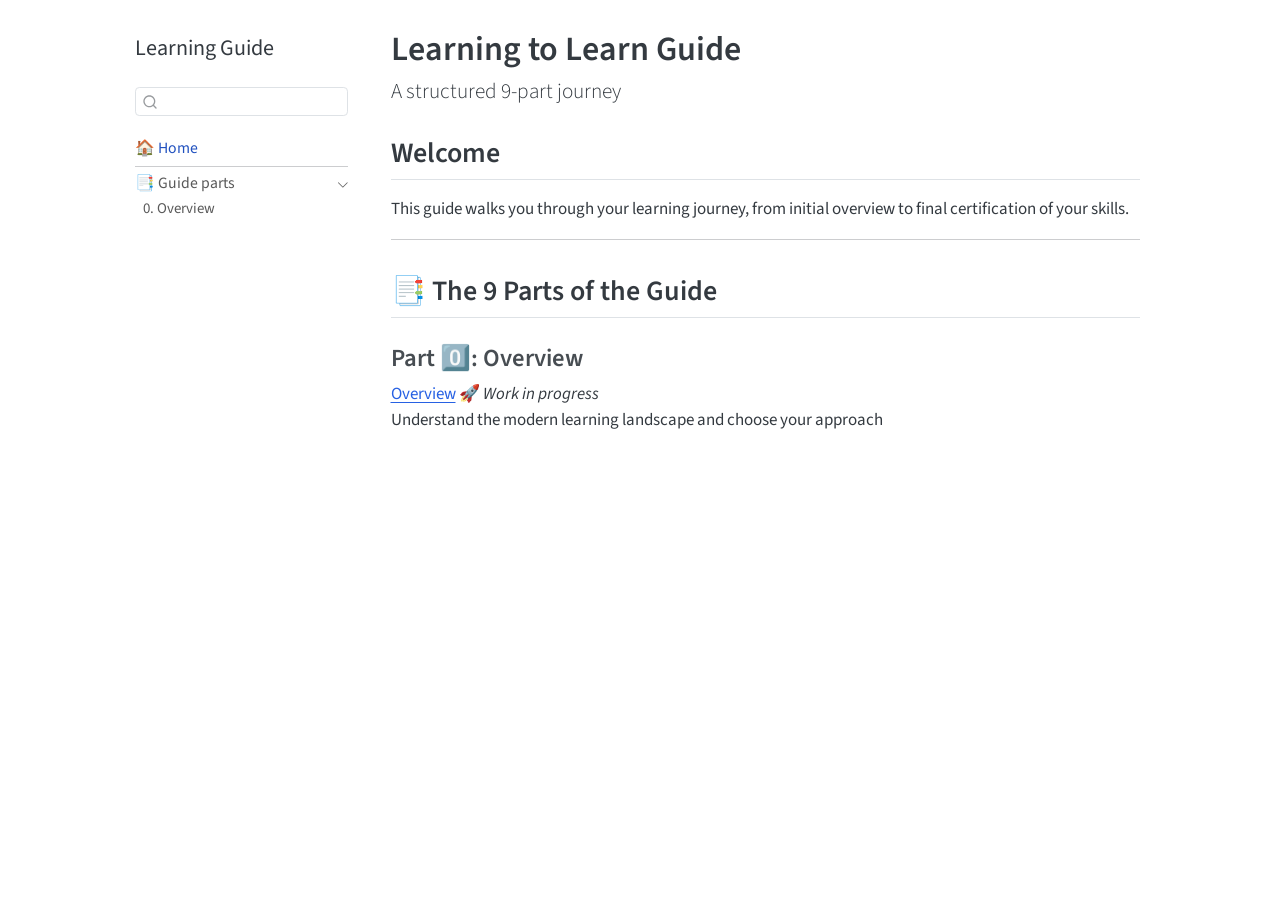
==== en/index.html @ dd58a8d8 "Built site for gh-pages" ====
<!DOCTYPE html>
<html xmlns="http://www.w3.org/1999/xhtml" lang="en" xml:lang="en"><head>

<meta charset="utf-8">
<meta name="generator" content="quarto-1.8.26">

<meta name="viewport" content="width=device-width, initial-scale=1.0, user-scalable=yes">


<title>Learning to Learn Guide – Self-learning Guide</title>
<style>
code{white-space: pre-wrap;}
span.smallcaps{font-variant: small-caps;}
div.columns{display: flex; gap: min(4vw, 1.5em);}
div.column{flex: auto; overflow-x: auto;}
div.hanging-indent{margin-left: 1.5em; text-indent: -1.5em;}
ul.task-list{list-style: none;}
ul.task-list li input[type="checkbox"] {
  width: 0.8em;
  margin: 0 0.8em 0.2em -1em; /* quarto-specific, see https://github.com/quarto-dev/quarto-cli/issues/4556 */ 
  vertical-align: middle;
}
</style>


<script src="../site_libs/quarto-nav/quarto-nav.js"></script>
<script src="../site_libs/quarto-nav/headroom.min.js"></script>
<script src="../site_libs/clipboard/clipboard.min.js"></script>
<script src="../site_libs/quarto-search/autocomplete.umd.js"></script>
<script src="../site_libs/quarto-search/fuse.min.js"></script>
<script src="../site_libs/quarto-search/quarto-search.js"></script>
<meta name="quarto:offset" content="../">
<script src="../site_libs/quarto-html/quarto.js" type="module"></script>
<script src="../site_libs/quarto-html/tabsets/tabsets.js" type="module"></script>
<script src="../site_libs/quarto-html/axe/axe-check.js" type="module"></script>
<script src="../site_libs/quarto-html/popper.min.js"></script>
<script src="../site_libs/quarto-html/tippy.umd.min.js"></script>
<script src="../site_libs/quarto-html/anchor.min.js"></script>
<link href="../site_libs/quarto-html/tippy.css" rel="stylesheet">
<link href="../site_libs/quarto-html/quarto-syntax-highlighting-587c61ba64f3a5504c4d52d930310e48.css" rel="stylesheet" id="quarto-text-highlighting-styles">
<script src="../site_libs/bootstrap/bootstrap.min.js"></script>
<link href="../site_libs/bootstrap/bootstrap-icons.css" rel="stylesheet">
<link href="../site_libs/bootstrap/bootstrap-e31584831b205ffbb2d98406f31c2a5b.min.css" rel="stylesheet" append-hash="true" id="quarto-bootstrap" data-mode="light">
<script id="quarto-search-options" type="application/json">{
  "location": "sidebar",
  "copy-button": false,
  "collapse-after": 3,
  "panel-placement": "start",
  "type": "textbox",
  "limit": 50,
  "keyboard-shortcut": [
    "f",
    "/",
    "s"
  ],
  "show-item-context": false,
  "language": {
    "search-no-results-text": "No results",
    "search-matching-documents-text": "matching documents",
    "search-copy-link-title": "Copy link to search",
    "search-hide-matches-text": "Hide additional matches",
    "search-more-match-text": "more match in this document",
    "search-more-matches-text": "more matches in this document",
    "search-clear-button-title": "Clear",
    "search-text-placeholder": "",
    "search-detached-cancel-button-title": "Cancel",
    "search-submit-button-title": "Submit",
    "search-label": "Search"
  }
}</script>


</head>

<body class="nav-sidebar floating fullcontent quarto-light">

<div id="quarto-search-results"></div>
  <header id="quarto-header" class="headroom fixed-top">
  <nav class="quarto-secondary-nav">
    <div class="container-fluid d-flex">
      <button type="button" class="quarto-btn-toggle btn" data-bs-toggle="collapse" role="button" data-bs-target=".quarto-sidebar-collapse-item" aria-controls="quarto-sidebar" aria-expanded="false" aria-label="Toggle sidebar navigation" onclick="if (window.quartoToggleHeadroom) { window.quartoToggleHeadroom(); }">
        <i class="bi bi-layout-text-sidebar-reverse"></i>
      </button>
        <nav class="quarto-page-breadcrumbs" aria-label="breadcrumb"><ol class="breadcrumb"><li class="breadcrumb-item"><a href="../en/index.html">🏠 Home</a></li></ol></nav>
        <a class="flex-grow-1" role="navigation" data-bs-toggle="collapse" data-bs-target=".quarto-sidebar-collapse-item" aria-controls="quarto-sidebar" aria-expanded="false" aria-label="Toggle sidebar navigation" onclick="if (window.quartoToggleHeadroom) { window.quartoToggleHeadroom(); }">      
        </a>
      <button type="button" class="btn quarto-search-button" aria-label="Search" onclick="window.quartoOpenSearch();">
        <i class="bi bi-search"></i>
      </button>
    </div>
  </nav>
</header>
<!-- content -->
<div id="quarto-content" class="quarto-container page-columns page-rows-contents page-layout-article">
<!-- sidebar -->
  <nav id="quarto-sidebar" class="sidebar collapse collapse-horizontal quarto-sidebar-collapse-item sidebar-navigation floating overflow-auto">
    <div class="pt-lg-2 mt-2 text-left sidebar-header">
    <div class="sidebar-title mb-0 py-0">
      <a href="../">Learning Guide</a> 
    </div>
      </div>
        <div class="mt-2 flex-shrink-0 align-items-center">
        <div class="sidebar-search">
        <div id="quarto-search" class="" title="Search"></div>
        </div>
        </div>
    <div class="sidebar-menu-container"> 
    <ul class="list-unstyled mt-1">
        <li class="sidebar-item">
  <div class="sidebar-item-container"> 
  <a href="../en/index.html" class="sidebar-item-text sidebar-link active">
 <span class="menu-text">🏠 Home</span></a>
  </div>
</li>
        <li class="px-0"><hr class="sidebar-divider hi "></li>
        <li class="sidebar-item sidebar-item-section">
      <div class="sidebar-item-container"> 
            <a class="sidebar-item-text sidebar-link text-start" data-bs-toggle="collapse" data-bs-target="#quarto-sidebar-section-1" role="navigation" aria-expanded="true">
 <span class="menu-text">📑 Guide parts</span></a>
          <a class="sidebar-item-toggle text-start" data-bs-toggle="collapse" data-bs-target="#quarto-sidebar-section-1" role="navigation" aria-expanded="true" aria-label="Toggle section">
            <i class="bi bi-chevron-right ms-2"></i>
          </a> 
      </div>
      <ul id="quarto-sidebar-section-1" class="collapse list-unstyled sidebar-section depth1 show">  
          <li class="sidebar-item">
  <div class="sidebar-item-container"> 
  <a href="../en/00-overview/index.html" class="sidebar-item-text sidebar-link">
 <span class="menu-text">0. Overview</span></a>
  </div>
</li>
      </ul>
  </li>
    </ul>
    </div>
</nav>
<div id="quarto-sidebar-glass" class="quarto-sidebar-collapse-item" data-bs-toggle="collapse" data-bs-target=".quarto-sidebar-collapse-item"></div>
<!-- margin-sidebar -->
    
<!-- main -->
<main class="content" id="quarto-document-content">

<header id="title-block-header" class="quarto-title-block default">
<div class="quarto-title">
<h1 class="title">Learning to Learn Guide</h1>
<p class="subtitle lead">A structured 9-part journey</p>
</div>



<div class="quarto-title-meta">

    
  
    
  </div>
  


</header>


<section id="welcome" class="level2">
<h2 class="anchored" data-anchor-id="welcome">Welcome</h2>
<p>This guide walks you through your learning journey, from initial overview to final certification of your skills.</p>
<hr>
</section>
<section id="the-9-parts-of-the-guide" class="level2">
<h2 class="anchored" data-anchor-id="the-9-parts-of-the-guide">📑 The 9 Parts of the Guide</h2>
<section id="part-0-overview" class="level3">
<h3 class="anchored" data-anchor-id="part-0-overview">Part 0️⃣: Overview</h3>
<p><strong><a href="../en/00-overview/index.html">Overview</a></strong> 🚀 <em>Work in progress</em><br>
Understand the modern learning landscape and choose your approach</p>


</section>
</section>

</main> <!-- /main -->
<script id="quarto-html-after-body" type="application/javascript">
  window.document.addEventListener("DOMContentLoaded", function (event) {
    const icon = "";
    const anchorJS = new window.AnchorJS();
    anchorJS.options = {
      placement: 'right',
      icon: icon
    };
    anchorJS.add('.anchored');
    const isCodeAnnotation = (el) => {
      for (const clz of el.classList) {
        if (clz.startsWith('code-annotation-')) {                     
          return true;
        }
      }
      return false;
    }
    const onCopySuccess = function(e) {
      // button target
      const button = e.trigger;
      // don't keep focus
      button.blur();
      // flash "checked"
      button.classList.add('code-copy-button-checked');
      var currentTitle = button.getAttribute("title");
      button.setAttribute("title", "Copied!");
      let tooltip;
      if (window.bootstrap) {
        button.setAttribute("data-bs-toggle", "tooltip");
        button.setAttribute("data-bs-placement", "left");
        button.setAttribute("data-bs-title", "Copied!");
        tooltip = new bootstrap.Tooltip(button, 
          { trigger: "manual", 
            customClass: "code-copy-button-tooltip",
            offset: [0, -8]});
        tooltip.show();    
      }
      setTimeout(function() {
        if (tooltip) {
          tooltip.hide();
          button.removeAttribute("data-bs-title");
          button.removeAttribute("data-bs-toggle");
          button.removeAttribute("data-bs-placement");
        }
        button.setAttribute("title", currentTitle);
        button.classList.remove('code-copy-button-checked');
      }, 1000);
      // clear code selection
      e.clearSelection();
    }
    const getTextToCopy = function(trigger) {
      const outerScaffold = trigger.parentElement.cloneNode(true);
      const codeEl = outerScaffold.querySelector('code');
      for (const childEl of codeEl.children) {
        if (isCodeAnnotation(childEl)) {
          childEl.remove();
        }
      }
      return codeEl.innerText;
    }
    const clipboard = new window.ClipboardJS('.code-copy-button:not([data-in-quarto-modal])', {
      text: getTextToCopy
    });
    clipboard.on('success', onCopySuccess);
    if (window.document.getElementById('quarto-embedded-source-code-modal')) {
      const clipboardModal = new window.ClipboardJS('.code-copy-button[data-in-quarto-modal]', {
        text: getTextToCopy,
        container: window.document.getElementById('quarto-embedded-source-code-modal')
      });
      clipboardModal.on('success', onCopySuccess);
    }
      var localhostRegex = new RegExp(/^(?:http|https):\/\/localhost\:?[0-9]*\//);
      var mailtoRegex = new RegExp(/^mailto:/);
        var filterRegex = new RegExp("https:\/\/loiclg\.github\.io\/guide-for-self-learning\/");
      var isInternal = (href) => {
          return filterRegex.test(href) || localhostRegex.test(href) || mailtoRegex.test(href);
      }
      // Inspect non-navigation links and adorn them if external
     var links = window.document.querySelectorAll('a[href]:not(.nav-link):not(.navbar-brand):not(.toc-action):not(.sidebar-link):not(.sidebar-item-toggle):not(.pagination-link):not(.no-external):not([aria-hidden]):not(.dropdown-item):not(.quarto-navigation-tool):not(.about-link)');
      for (var i=0; i<links.length; i++) {
        const link = links[i];
        if (!isInternal(link.href)) {
          // undo the damage that might have been done by quarto-nav.js in the case of
          // links that we want to consider external
          if (link.dataset.originalHref !== undefined) {
            link.href = link.dataset.originalHref;
          }
            // target, if specified
            link.setAttribute("target", "_blank");
            if (link.getAttribute("rel") === null) {
              link.setAttribute("rel", "noopener");
            }
        }
      }
    function tippyHover(el, contentFn, onTriggerFn, onUntriggerFn) {
      const config = {
        allowHTML: true,
        maxWidth: 500,
        delay: 100,
        arrow: false,
        appendTo: function(el) {
            return el.parentElement;
        },
        interactive: true,
        interactiveBorder: 10,
        theme: 'quarto',
        placement: 'bottom-start',
      };
      if (contentFn) {
        config.content = contentFn;
      }
      if (onTriggerFn) {
        config.onTrigger = onTriggerFn;
      }
      if (onUntriggerFn) {
        config.onUntrigger = onUntriggerFn;
      }
      window.tippy(el, config); 
    }
    const noterefs = window.document.querySelectorAll('a[role="doc-noteref"]');
    for (var i=0; i<noterefs.length; i++) {
      const ref = noterefs[i];
      tippyHover(ref, function() {
        // use id or data attribute instead here
        let href = ref.getAttribute('data-footnote-href') || ref.getAttribute('href');
        try { href = new URL(href).hash; } catch {}
        const id = href.replace(/^#\/?/, "");
        const note = window.document.getElementById(id);
        if (note) {
          return note.innerHTML;
        } else {
          return "";
        }
      });
    }
    const xrefs = window.document.querySelectorAll('a.quarto-xref');
    const processXRef = (id, note) => {
      // Strip column container classes
      const stripColumnClz = (el) => {
        el.classList.remove("page-full", "page-columns");
        if (el.children) {
          for (const child of el.children) {
            stripColumnClz(child);
          }
        }
      }
      stripColumnClz(note)
      if (id === null || id.startsWith('sec-')) {
        // Special case sections, only their first couple elements
        const container = document.createElement("div");
        if (note.children && note.children.length > 2) {
          container.appendChild(note.children[0].cloneNode(true));
          for (let i = 1; i < note.children.length; i++) {
            const child = note.children[i];
            if (child.tagName === "P" && child.innerText === "") {
              continue;
            } else {
              container.appendChild(child.cloneNode(true));
              break;
            }
          }
          if (window.Quarto?.typesetMath) {
            window.Quarto.typesetMath(container);
          }
          return container.innerHTML
        } else {
          if (window.Quarto?.typesetMath) {
            window.Quarto.typesetMath(note);
          }
          return note.innerHTML;
        }
      } else {
        // Remove any anchor links if they are present
        const anchorLink = note.querySelector('a.anchorjs-link');
        if (anchorLink) {
          anchorLink.remove();
        }
        if (window.Quarto?.typesetMath) {
          window.Quarto.typesetMath(note);
        }
        if (note.classList.contains("callout")) {
          return note.outerHTML;
        } else {
          return note.innerHTML;
        }
      }
    }
    for (var i=0; i<xrefs.length; i++) {
      const xref = xrefs[i];
      tippyHover(xref, undefined, function(instance) {
        instance.disable();
        let url = xref.getAttribute('href');
        let hash = undefined; 
        if (url.startsWith('#')) {
          hash = url;
        } else {
          try { hash = new URL(url).hash; } catch {}
        }
        if (hash) {
          const id = hash.replace(/^#\/?/, "");
          const note = window.document.getElementById(id);
          if (note !== null) {
            try {
              const html = processXRef(id, note.cloneNode(true));
              instance.setContent(html);
            } finally {
              instance.enable();
              instance.show();
            }
          } else {
            // See if we can fetch this
            fetch(url.split('#')[0])
            .then(res => res.text())
            .then(html => {
              const parser = new DOMParser();
              const htmlDoc = parser.parseFromString(html, "text/html");
              const note = htmlDoc.getElementById(id);
              if (note !== null) {
                const html = processXRef(id, note);
                instance.setContent(html);
              } 
            }).finally(() => {
              instance.enable();
              instance.show();
            });
          }
        } else {
          // See if we can fetch a full url (with no hash to target)
          // This is a special case and we should probably do some content thinning / targeting
          fetch(url)
          .then(res => res.text())
          .then(html => {
            const parser = new DOMParser();
            const htmlDoc = parser.parseFromString(html, "text/html");
            const note = htmlDoc.querySelector('main.content');
            if (note !== null) {
              // This should only happen for chapter cross references
              // (since there is no id in the URL)
              // remove the first header
              if (note.children.length > 0 && note.children[0].tagName === "HEADER") {
                note.children[0].remove();
              }
              const html = processXRef(null, note);
              instance.setContent(html);
            } 
          }).finally(() => {
            instance.enable();
            instance.show();
          });
        }
      }, function(instance) {
      });
    }
        let selectedAnnoteEl;
        const selectorForAnnotation = ( cell, annotation) => {
          let cellAttr = 'data-code-cell="' + cell + '"';
          let lineAttr = 'data-code-annotation="' +  annotation + '"';
          const selector = 'span[' + cellAttr + '][' + lineAttr + ']';
          return selector;
        }
        const selectCodeLines = (annoteEl) => {
          const doc = window.document;
          const targetCell = annoteEl.getAttribute("data-target-cell");
          const targetAnnotation = annoteEl.getAttribute("data-target-annotation");
          const annoteSpan = window.document.querySelector(selectorForAnnotation(targetCell, targetAnnotation));
          const lines = annoteSpan.getAttribute("data-code-lines").split(",");
          const lineIds = lines.map((line) => {
            return targetCell + "-" + line;
          })
          let top = null;
          let height = null;
          let parent = null;
          if (lineIds.length > 0) {
              //compute the position of the single el (top and bottom and make a div)
              const el = window.document.getElementById(lineIds[0]);
              top = el.offsetTop;
              height = el.offsetHeight;
              parent = el.parentElement.parentElement;
            if (lineIds.length > 1) {
              const lastEl = window.document.getElementById(lineIds[lineIds.length - 1]);
              const bottom = lastEl.offsetTop + lastEl.offsetHeight;
              height = bottom - top;
            }
            if (top !== null && height !== null && parent !== null) {
              // cook up a div (if necessary) and position it 
              let div = window.document.getElementById("code-annotation-line-highlight");
              if (div === null) {
                div = window.document.createElement("div");
                div.setAttribute("id", "code-annotation-line-highlight");
                div.style.position = 'absolute';
                parent.appendChild(div);
              }
              div.style.top = top - 2 + "px";
              div.style.height = height + 4 + "px";
              div.style.left = 0;
              let gutterDiv = window.document.getElementById("code-annotation-line-highlight-gutter");
              if (gutterDiv === null) {
                gutterDiv = window.document.createElement("div");
                gutterDiv.setAttribute("id", "code-annotation-line-highlight-gutter");
                gutterDiv.style.position = 'absolute';
                const codeCell = window.document.getElementById(targetCell);
                const gutter = codeCell.querySelector('.code-annotation-gutter');
                gutter.appendChild(gutterDiv);
              }
              gutterDiv.style.top = top - 2 + "px";
              gutterDiv.style.height = height + 4 + "px";
            }
            selectedAnnoteEl = annoteEl;
          }
        };
        const unselectCodeLines = () => {
          const elementsIds = ["code-annotation-line-highlight", "code-annotation-line-highlight-gutter"];
          elementsIds.forEach((elId) => {
            const div = window.document.getElementById(elId);
            if (div) {
              div.remove();
            }
          });
          selectedAnnoteEl = undefined;
        };
          // Handle positioning of the toggle
      window.addEventListener(
        "resize",
        throttle(() => {
          elRect = undefined;
          if (selectedAnnoteEl) {
            selectCodeLines(selectedAnnoteEl);
          }
        }, 10)
      );
      function throttle(fn, ms) {
      let throttle = false;
      let timer;
        return (...args) => {
          if(!throttle) { // first call gets through
              fn.apply(this, args);
              throttle = true;
          } else { // all the others get throttled
              if(timer) clearTimeout(timer); // cancel #2
              timer = setTimeout(() => {
                fn.apply(this, args);
                timer = throttle = false;
              }, ms);
          }
        };
      }
        // Attach click handler to the DT
        const annoteDls = window.document.querySelectorAll('dt[data-target-cell]');
        for (const annoteDlNode of annoteDls) {
          annoteDlNode.addEventListener('click', (event) => {
            const clickedEl = event.target;
            if (clickedEl !== selectedAnnoteEl) {
              unselectCodeLines();
              const activeEl = window.document.querySelector('dt[data-target-cell].code-annotation-active');
              if (activeEl) {
                activeEl.classList.remove('code-annotation-active');
              }
              selectCodeLines(clickedEl);
              clickedEl.classList.add('code-annotation-active');
            } else {
              // Unselect the line
              unselectCodeLines();
              clickedEl.classList.remove('code-annotation-active');
            }
          });
        }
    const findCites = (el) => {
      const parentEl = el.parentElement;
      if (parentEl) {
        const cites = parentEl.dataset.cites;
        if (cites) {
          return {
            el,
            cites: cites.split(' ')
          };
        } else {
          return findCites(el.parentElement)
        }
      } else {
        return undefined;
      }
    };
    var bibliorefs = window.document.querySelectorAll('a[role="doc-biblioref"]');
    for (var i=0; i<bibliorefs.length; i++) {
      const ref = bibliorefs[i];
      const citeInfo = findCites(ref);
      if (citeInfo) {
        tippyHover(citeInfo.el, function() {
          var popup = window.document.createElement('div');
          citeInfo.cites.forEach(function(cite) {
            var citeDiv = window.document.createElement('div');
            citeDiv.classList.add('hanging-indent');
            citeDiv.classList.add('csl-entry');
            var biblioDiv = window.document.getElementById('ref-' + cite);
            if (biblioDiv) {
              citeDiv.innerHTML = biblioDiv.innerHTML;
            }
            popup.appendChild(citeDiv);
          });
          return popup.innerHTML;
        });
      }
    }
  });
  </script>
</div> <!-- /content -->




</body></html>
---- site_libs/quarto-html/tippy.css ----
.tippy-box[data-animation=fade][data-state=hidden]{opacity:0}[data-tippy-root]{max-width:calc(100vw - 10px)}.tippy-box{position:relative;background-color:#333;color:#fff;border-radius:4px;font-size:14px;line-height:1.4;white-space:normal;outline:0;transition-property:transform,visibility,opacity}.tippy-box[data-placement^=top]>.tippy-arrow{bottom:0}.tippy-box[data-placement^=top]>.tippy-arrow:before{bottom:-7px;left:0;border-width:8px 8px 0;border-top-color:initial;transform-origin:center top}.tippy-box[data-placement^=bottom]>.tippy-arrow{top:0}.tippy-box[data-placement^=bottom]>.tippy-arrow:before{top:-7px;left:0;border-width:0 8px 8px;border-bottom-color:initial;transform-origin:center bottom}.tippy-box[data-placement^=left]>.tippy-arrow{right:0}.tippy-box[data-placement^=left]>.tippy-arrow:before{border-width:8px 0 8px 8px;border-left-color:initial;right:-7px;transform-origin:center left}.tippy-box[data-placement^=right]>.tippy-arrow{left:0}.tippy-box[data-placement^=right]>.tippy-arrow:before{left:-7px;border-width:8px 8px 8px 0;border-right-color:initial;transform-origin:center right}.tippy-box[data-inertia][data-state=visible]{transition-timing-function:cubic-bezier(.54,1.5,.38,1.11)}.tippy-arrow{width:16px;height:16px;color:#333}.tippy-arrow:before{content:"";position:absolute;border-color:transparent;border-style:solid}.tippy-content{position:relative;padding:5px 9px;z-index:1}
---- site_libs/quarto-html/quarto-syntax-highlighting-587c61ba64f3a5504c4d52d930310e48.css ----
/* quarto syntax highlight colors */
:root {
  --quarto-hl-ot-color: #003B4F;
  --quarto-hl-at-color: #657422;
  --quarto-hl-ss-color: #20794D;
  --quarto-hl-an-color: #5E5E5E;
  --quarto-hl-fu-color: #4758AB;
  --quarto-hl-st-color: #20794D;
  --quarto-hl-cf-color: #003B4F;
  --quarto-hl-op-color: #5E5E5E;
  --quarto-hl-er-color: #AD0000;
  --quarto-hl-bn-color: #AD0000;
  --quarto-hl-al-color: #AD0000;
  --quarto-hl-va-color: #111111;
  --quarto-hl-bu-color: inherit;
  --quarto-hl-ex-color: inherit;
  --quarto-hl-pp-color: #AD0000;
  --quarto-hl-in-color: #5E5E5E;
  --quarto-hl-vs-color: #20794D;
  --quarto-hl-wa-color: #5E5E5E;
  --quarto-hl-do-color: #5E5E5E;
  --quarto-hl-im-color: #00769E;
  --quarto-hl-ch-color: #20794D;
  --quarto-hl-dt-color: #AD0000;
  --quarto-hl-fl-color: #AD0000;
  --quarto-hl-co-color: #5E5E5E;
  --quarto-hl-cv-color: #5E5E5E;
  --quarto-hl-cn-color: #8f5902;
  --quarto-hl-sc-color: #5E5E5E;
  --quarto-hl-dv-color: #AD0000;
  --quarto-hl-kw-color: #003B4F;
}

/* other quarto variables */
:root {
  --quarto-font-monospace: SFMono-Regular, Menlo, Monaco, Consolas, "Liberation Mono", "Courier New", monospace;
}

/* syntax highlight based on Pandoc's rules */
pre > code.sourceCode > span {
  color: #003B4F;
}

code.sourceCode > span {
  color: #003B4F;
}

div.sourceCode,
div.sourceCode pre.sourceCode {
  color: #003B4F;
}

/* Normal */
code span {
  color: #003B4F;
}

/* Alert */
code span.al {
  color: #AD0000;
  font-style: inherit;
}

/* Annotation */
code span.an {
  color: #5E5E5E;
  font-style: inherit;
}

/* Attribute */
code span.at {
  color: #657422;
  font-style: inherit;
}

/* BaseN */
code span.bn {
  color: #AD0000;
  font-style: inherit;
}

/* BuiltIn */
code span.bu {
  font-style: inherit;
}

/* ControlFlow */
code span.cf {
  color: #003B4F;
  font-weight: bold;
  font-style: inherit;
}

/* Char */
code span.ch {
  color: #20794D;
  font-style: inherit;
}

/* Constant */
code span.cn {
  color: #8f5902;
  font-style: inherit;
}

/* Comment */
code span.co {
  color: #5E5E5E;
  font-style: inherit;
}

/* CommentVar */
code span.cv {
  color: #5E5E5E;
  font-style: italic;
}

/* Documentation */
code span.do {
  color: #5E5E5E;
  font-style: italic;
}

/* DataType */
code span.dt {
  color: #AD0000;
  font-style: inherit;
}

/* DecVal */
code span.dv {
  color: #AD0000;
  font-style: inherit;
}

/* Error */
code span.er {
  color: #AD0000;
  font-style: inherit;
}

/* Extension */
code span.ex {
  font-style: inherit;
}

/* Float */
code span.fl {
  color: #AD0000;
  font-style: inherit;
}

/* Function */
code span.fu {
  color: #4758AB;
  font-style: inherit;
}

/* Import */
code span.im {
  color: #00769E;
  font-style: inherit;
}

/* Information */
code span.in {
  color: #5E5E5E;
  font-style: inherit;
}

/* Keyword */
code span.kw {
  color: #003B4F;
  font-weight: bold;
  font-style: inherit;
}

/* Operator */
code span.op {
  color: #5E5E5E;
  font-style: inherit;
}

/* Other */
code span.ot {
  color: #003B4F;
  font-style: inherit;
}

/* Preprocessor */
code span.pp {
  color: #AD0000;
  font-style: inherit;
}

/* SpecialChar */
code span.sc {
  color: #5E5E5E;
  font-style: inherit;
}

/* SpecialString */
code span.ss {
  color: #20794D;
  font-style: inherit;
}

/* String */
code span.st {
  color: #20794D;
  font-style: inherit;
}

/* Variable */
code span.va {
  color: #111111;
  font-style: inherit;
}

/* VerbatimString */
code span.vs {
  color: #20794D;
  font-style: inherit;
}

/* Warning */
code span.wa {
  color: #5E5E5E;
  font-style: italic;
}

.prevent-inlining {
  content: "</";
}

/*# sourceMappingURL=2dce1cc6c82594539e1579de68416b47.css.map */
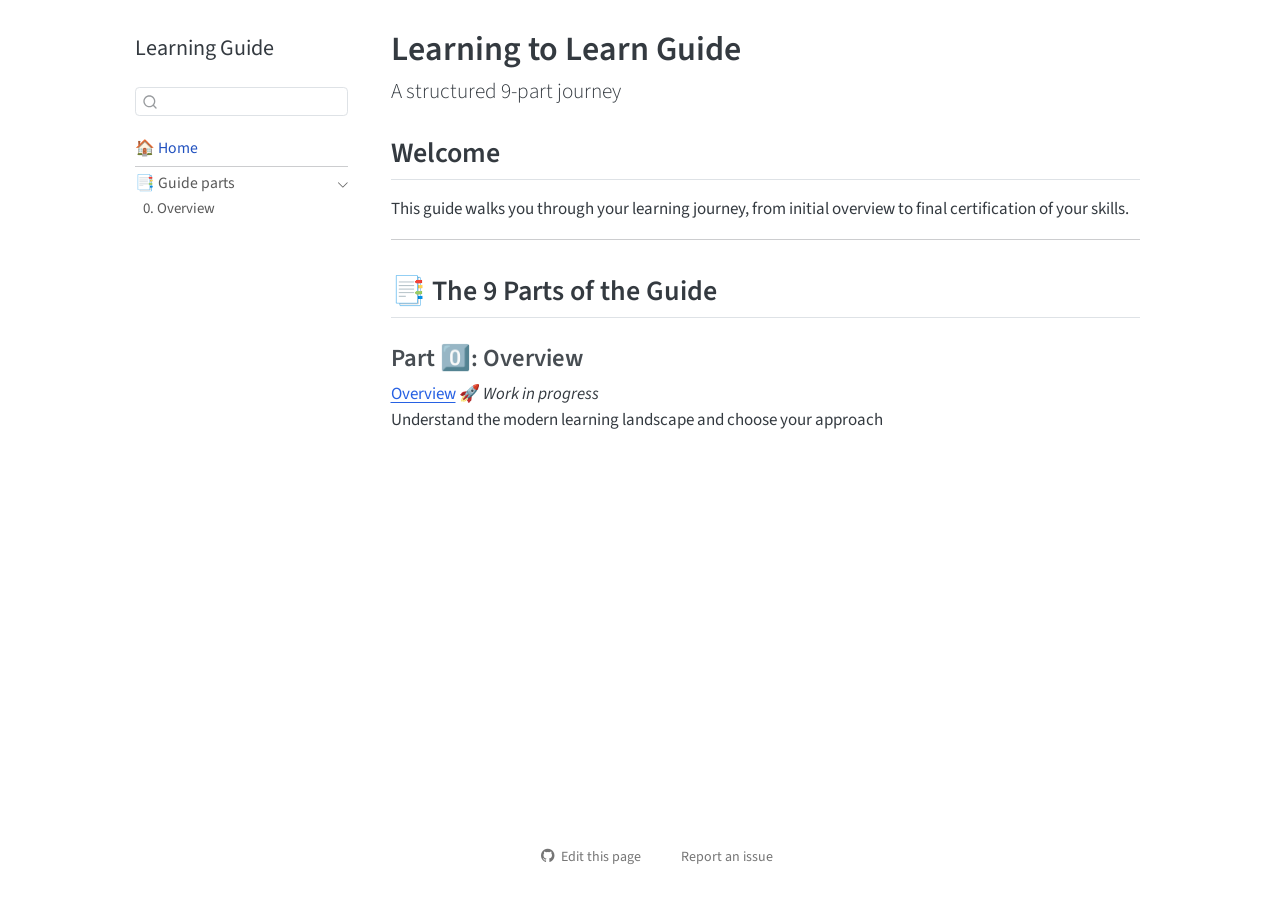
==== commit 6931c033: "Built site for gh-pages" ====
--- a/en/index.html
+++ b/en/index.html
@@ -68,6 +68,117 @@
     "search-label": "Search"
   }
 }</script>
+<script async="" src="https://hypothes.is/embed.js"></script>
+<script>
+  window.document.addEventListener("DOMContentLoaded", function (_event) {
+    document.body.classList.add('hypothesis-enabled');
+  });
+</script>
+<script>
+
+window.hypothesisConfig = function () {
+
+  // Détecter la langue de la page automatiquement
+
+  var pageLang = 'fr'; //document.documentElement.lang || 'fr';
+
+  var hypothesisLang = 'fr'; //pageLang.split('-')[0];
+
+  
+
+  return {
+
+    // Langue automatique selon la page
+
+    lang: 'fr', //hypothesisLang,
+
+    
+
+    // Interface
+
+    openSidebar: false,              // Ne pas ouvrir automatiquement
+
+    showHighlights: 'whenSidebarOpen',        // Toujours afficher les annotations
+
+    
+
+    // Design moderne
+
+    branding: {
+
+      appBackgroundColor: '#ffffff',
+
+      ctaBackgroundColor: '#2563eb', // Bleu moderne
+
+      ctaTextColor: '#ffffff',
+
+      selectionFontFamily: 'system-ui, -apple-system, "Segoe UI", sans-serif'
+
+    },
+
+    
+
+    // Thème (clair par défaut)
+
+    theme: 'classic',
+
+    
+
+    // Services Hypothesis
+
+    services: [{
+
+      apiUrl: 'https://hypothes.is/api/',
+
+      authority: 'hypothes.is'
+
+    }]
+
+  };
+
+};
+
+
+
+// Vérifier que la config est appelée
+
+console.log('hypothesisConfig défini:', typeof window.hypothesisConfig);
+
+</script>
+
+
+
+<style>
+
+/* Personnalisation du bouton et de l'interface */
+
+.hypothesis-adder {
+
+  border-radius: 8px !important;
+
+  box-shadow: 0 2px 8px rgba(0, 0, 0, 0.1) !important;
+
+}
+
+
+
+.hypothesis-sidebar {
+
+  transition: transform 0.3s ease-in-out !important;
+
+}
+
+
+
+/* Animation des highlights */
+
+.hypothesis-highlight {
+
+  transition: background-color 0.2s ease !important;
+
+}
+
+</style>
 
 
 </head>
@@ -586,4 +697,4 @@
 
 
 
-</body></html>+<footer class="footer"><div class="nav-footer"><div class="nav-footer-center"><div class="toc-actions"><ul><li><a href="https://github.com/loiclg/guide-for-self-learning/edit/main/en/index.qmd" class="toc-action"><i class="bi bi-github"></i>Edit this page</a></li><li><a href="https://github.com/loiclg/guide-for-self-learning/issues/new" class="toc-action"><i class="bi empty"></i>Report an issue</a></li></ul></div></div></div></footer></body></html>
